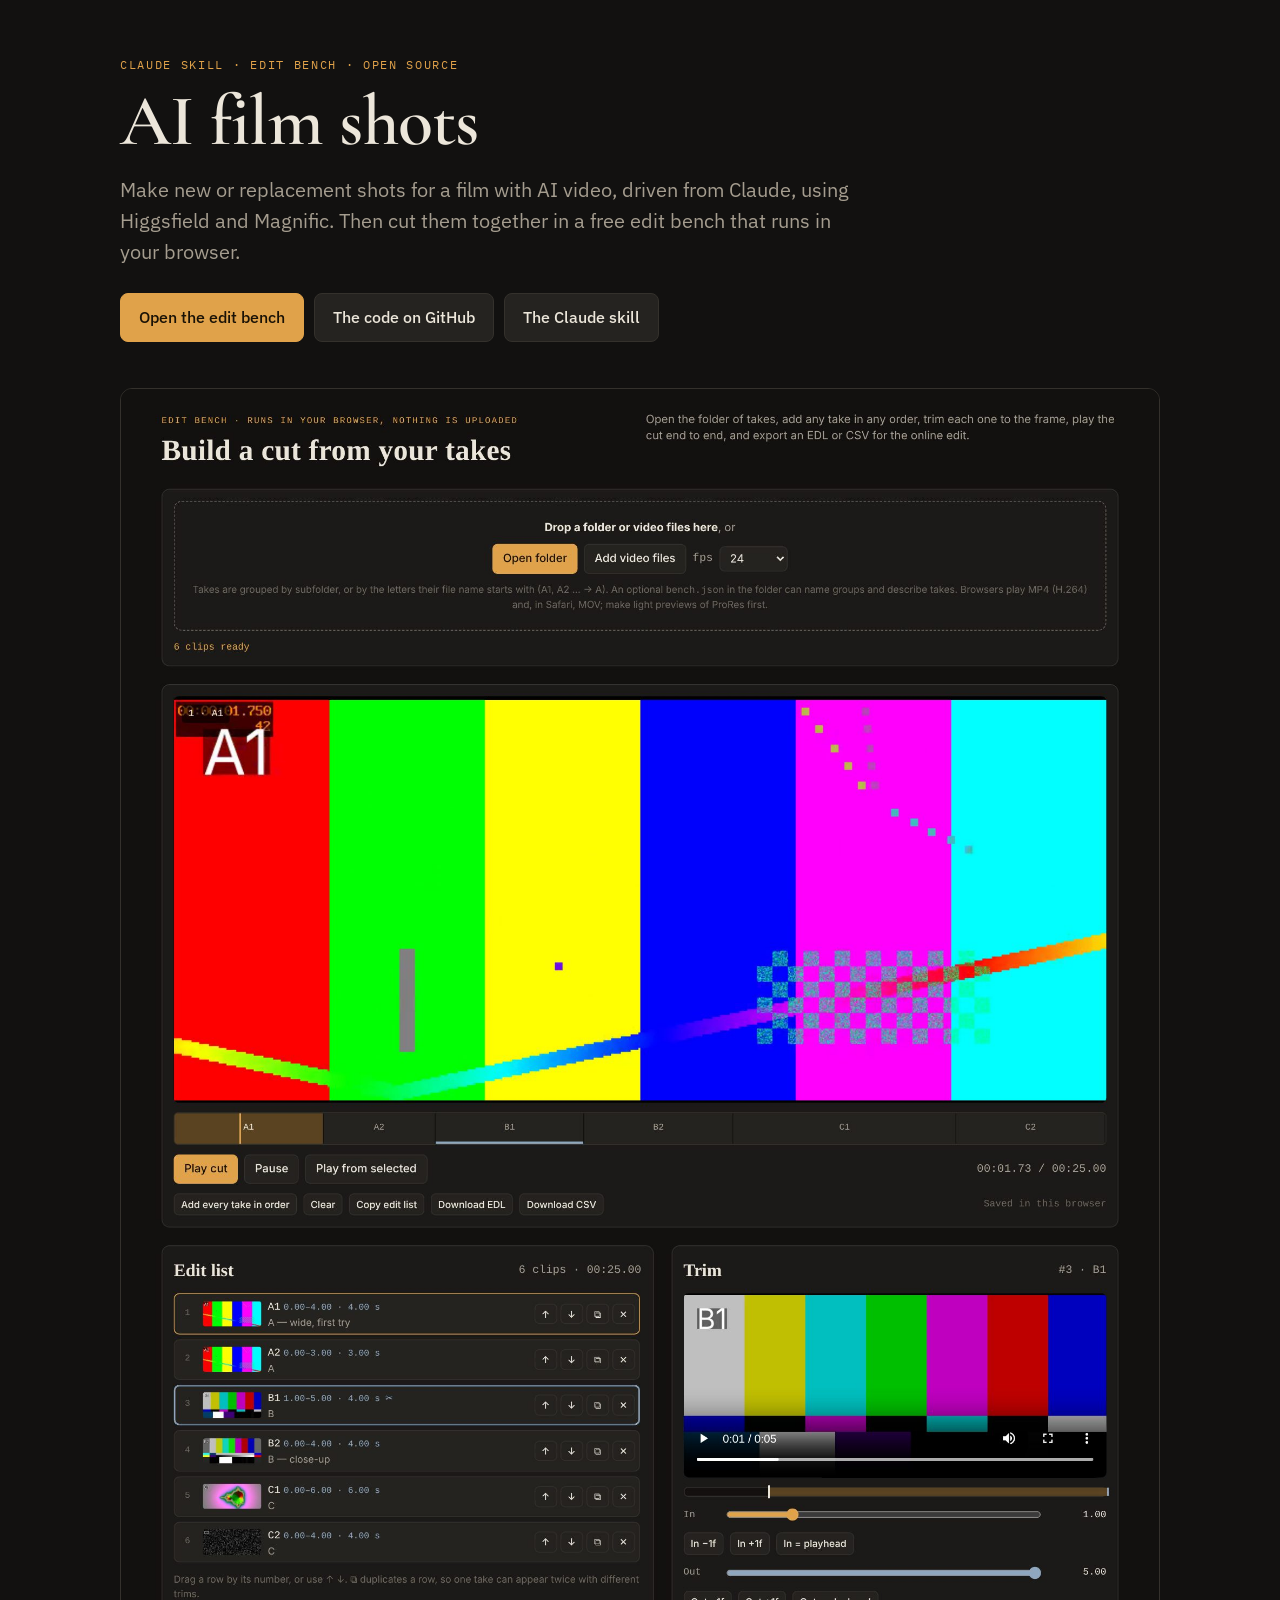
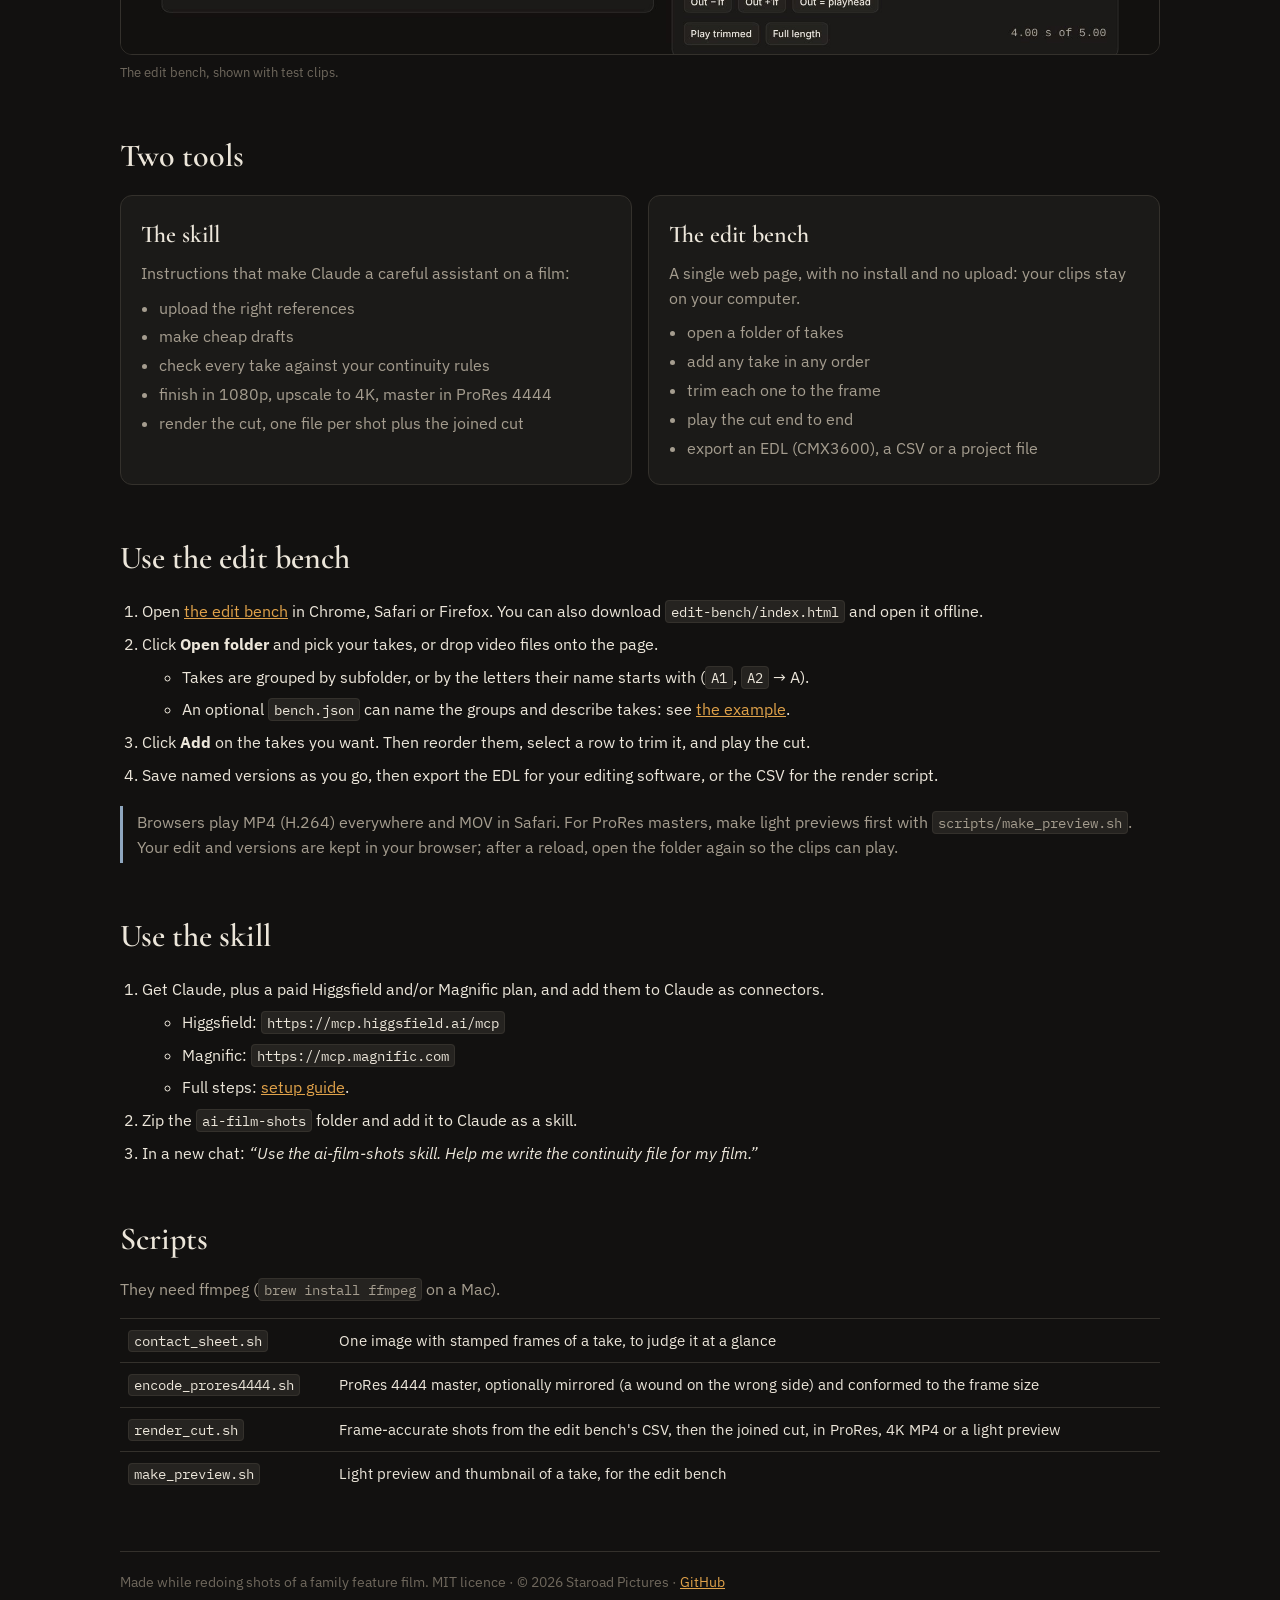
==== index.html @ 664adf40 "GitHub Pages landing page; README links to the site and the edit bench Co-Authored-By: Claude Opus 5" ====
<!doctype html>
<html lang="en">
<head>
<meta charset="utf-8">
<meta name="viewport" content="width=device-width,initial-scale=1">
<title>AI film shots · Claude skill and edit bench</title>
<meta name="description" content="A Claude skill for making and delivering film shots with Higgsfield and Magnific, and a free in-browser edit bench for building cuts from your takes.">
<link rel="preconnect" href="https://fonts.googleapis.com">
<link rel="stylesheet" href="https://fonts.googleapis.com/css2?family=Cormorant+Garamond:wght@500;600&family=IBM+Plex+Sans:wght@400;500;600&family=IBM+Plex+Mono:wght@400;500&display=swap">
<style>
:root{--bg:#121110;--panel:#1b1a18;--raise:#252320;--line:#34312c;--fg:#ece6da;--dim:#a59d8f;--faint:#6f685d;--torch:#e0a24a;--torch-dim:#5a4321;--moon:#8fa7bf;
  --display:"Cormorant Garamond",Georgia,serif;--body:"IBM Plex Sans",system-ui,-apple-system,"Segoe UI",sans-serif;--mono:"IBM Plex Mono",ui-monospace,Menlo,monospace;color-scheme:dark}
*{box-sizing:border-box}
html,body{margin:0;background:var(--bg);color:var(--fg)}
body{font-family:var(--body);font-size:16px;line-height:1.55;padding:0 16px 64px}
a{color:var(--torch)}a:hover{color:#f0b866}
.wrap{max-width:1040px;margin:0 auto}
header{padding:56px 0 28px}
.eyebrow{font-family:var(--mono);font-size:12px;letter-spacing:.14em;text-transform:uppercase;color:var(--torch)}
h1{font-family:var(--display);font-weight:600;font-size:clamp(40px,7vw,72px);line-height:1.02;margin:10px 0 16px;letter-spacing:-.01em}
.lede{font-size:clamp(17px,2.2vw,20px);color:var(--dim);max-width:62ch;margin:0}
.cta{display:flex;flex-wrap:wrap;gap:10px;margin-top:26px}
.btn{display:inline-block;text-decoration:none;font-weight:500;padding:11px 18px;border-radius:8px;border:1px solid var(--line);background:var(--raise);color:var(--fg)}
.btn.primary{background:var(--torch);border-color:var(--torch);color:#1a1206}
.btn:hover{border-color:var(--faint);color:var(--fg)}.btn.primary:hover{color:#1a1206;filter:brightness(1.06)}
.shot{margin:18px 0 8px;border:1px solid var(--line);border-radius:12px;overflow:hidden;background:#000}
.shot img{display:block;width:100%;height:auto}
.cap{font-size:13px;color:var(--faint);margin:0 0 40px}
h2{font-family:var(--display);font-weight:600;font-size:32px;margin:48px 0 14px}
.grid{display:grid;grid-template-columns:repeat(auto-fit,minmax(280px,1fr));gap:16px}
.card{background:var(--panel);border:1px solid var(--line);border-radius:12px;padding:20px}
.card h3{font-family:var(--display);font-weight:600;font-size:24px;margin:0 0 8px}
.card p{margin:0 0 10px;color:var(--dim)}
.card ul{margin:0;padding-left:18px;color:var(--dim)}.card li{margin:4px 0}
ol.steps{padding-left:22px}ol.steps li{margin:8px 0}
code{font-family:var(--mono);font-size:.9em;background:var(--raise);border:1px solid var(--line);border-radius:4px;padding:1px 5px}
table{width:100%;border-collapse:collapse;font-size:15px}
td{border-top:1px solid var(--line);padding:10px 8px;vertical-align:top}td:first-child{white-space:nowrap}
.note{border-left:3px solid var(--moon);padding:4px 0 4px 14px;color:var(--dim);margin:18px 0}
footer{margin-top:56px;padding-top:20px;border-top:1px solid var(--line);color:var(--faint);font-size:14px}
@media (max-width:560px){header{padding-top:36px}td:first-child{white-space:normal}}
</style>
</head>
<body>
<div class="wrap">
  <header>
    <div class="eyebrow">Claude skill · edit bench · open source</div>
    <h1>AI film shots</h1>
    <p class="lede">Make new or replacement shots for a film with AI video, driven from Claude, using Higgsfield and Magnific. Then cut them together in a free edit bench that runs in your browser.</p>
    <div class="cta">
      <a class="btn primary" href="edit-bench/">Open the edit bench</a>
      <a class="btn" href="https://github.com/staroad-pictures/ai-film-shots-skill">The code on GitHub</a>
      <a class="btn" href="https://github.com/staroad-pictures/ai-film-shots-skill/tree/main/ai-film-shots">The Claude skill</a>
    </div>
  </header>

  <div class="shot"><img src="edit-bench/screenshot.jpg" alt="The edit bench: a player, a timeline of the cut, the edit list and the trim panel" width="1920" height="2340" loading="lazy"></div>
  <p class="cap">The edit bench, shown with test clips.</p>

  <h2>Two tools</h2>
  <div class="grid">
    <div class="card">
      <h3>The skill</h3>
      <p>Instructions that make Claude a careful assistant on a film:</p>
      <ul>
        <li>upload the right references</li>
        <li>make cheap drafts</li>
        <li>check every take against your continuity rules</li>
        <li>finish in 1080p, upscale to 4K, master in ProRes 4444</li>
        <li>render the cut, one file per shot plus the joined cut</li>
      </ul>
    </div>
    <div class="card">
      <h3>The edit bench</h3>
      <p>A single web page, with no install and no upload: your clips stay on your computer.</p>
      <ul>
        <li>open a folder of takes</li>
        <li>add any take in any order</li>
        <li>trim each one to the frame</li>
        <li>play the cut end to end</li>
        <li>export an EDL (CMX3600), a CSV or a project file</li>
      </ul>
    </div>
  </div>

  <h2>Use the edit bench</h2>
  <ol class="steps">
    <li>Open <a href="edit-bench/">the edit bench</a> in Chrome, Safari or Firefox. You can also download <code>edit-bench/index.html</code> and open it offline.</li>
    <li>Click <b>Open folder</b> and pick your takes, or drop video files onto the page.
      <ul>
        <li>Takes are grouped by subfolder, or by the letters their name starts with (<code>A1</code>, <code>A2</code> → A).</li>
        <li>An optional <code>bench.json</code> can name the groups and describe takes: see <a href="edit-bench/bench.example.json">the example</a>.</li>
      </ul>
    </li>
    <li>Click <b>Add</b> on the takes you want. Then reorder them, select a row to trim it, and play the cut.</li>
    <li>Save named versions as you go, then export the EDL for your editing software, or the CSV for the render script.</li>
  </ol>
  <p class="note">Browsers play MP4 (H.264) everywhere and MOV in Safari. For ProRes masters, make light previews first with <code>scripts/make_preview.sh</code>. Your edit and versions are kept in your browser; after a reload, open the folder again so the clips can play.</p>

  <h2>Use the skill</h2>
  <ol class="steps">
    <li>Get Claude, plus a paid Higgsfield and/or Magnific plan, and add them to Claude as connectors.
      <ul>
        <li>Higgsfield: <code>https://mcp.higgsfield.ai/mcp</code></li>
        <li>Magnific: <code>https://mcp.magnific.com</code></li>
        <li>Full steps: <a href="https://github.com/staroad-pictures/ai-film-shots-skill/blob/main/ai-film-shots/references/setup.md">setup guide</a>.</li>
      </ul>
    </li>
    <li>Zip the <code>ai-film-shots</code> folder and add it to Claude as a skill.</li>
    <li>In a new chat: <i>“Use the ai-film-shots skill. Help me write the continuity file for my film.”</i></li>
  </ol>

  <h2>Scripts</h2>
  <p style="color:var(--dim);margin-top:0">They need ffmpeg (<code>brew install ffmpeg</code> on a Mac).</p>
  <table>
    <tr><td><code>contact_sheet.sh</code></td><td>One image with stamped frames of a take, to judge it at a glance</td></tr>
    <tr><td><code>encode_prores4444.sh</code></td><td>ProRes 4444 master, optionally mirrored (a wound on the wrong side) and conformed to the frame size</td></tr>
    <tr><td><code>render_cut.sh</code></td><td>Frame-accurate shots from the edit bench's CSV, then the joined cut, in ProRes, 4K MP4 or a light preview</td></tr>
    <tr><td><code>make_preview.sh</code></td><td>Light preview and thumbnail of a take, for the edit bench</td></tr>
  </table>

  <footer>Made while redoing shots of a family feature film. MIT licence · © 2026 Staroad Pictures · <a href="https://github.com/staroad-pictures/ai-film-shots-skill">GitHub</a></footer>
</div>
</body>
</html>
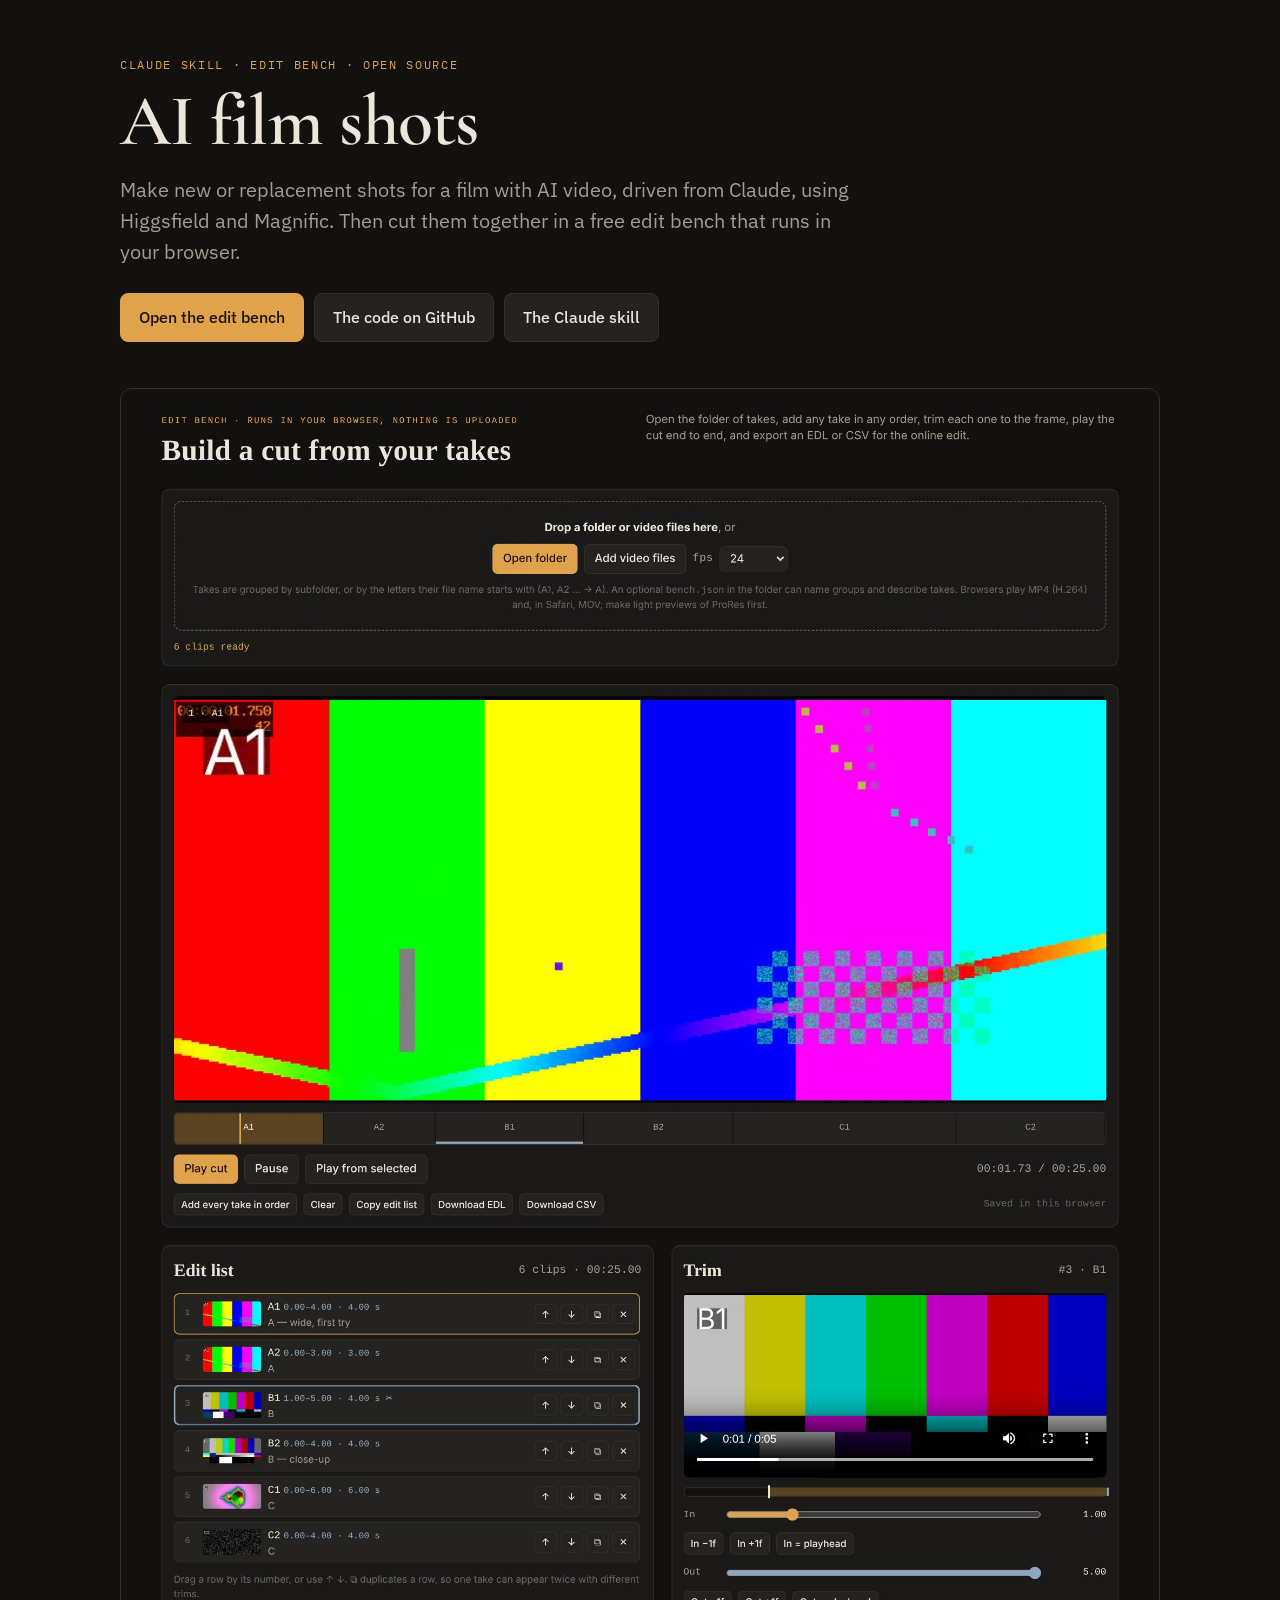
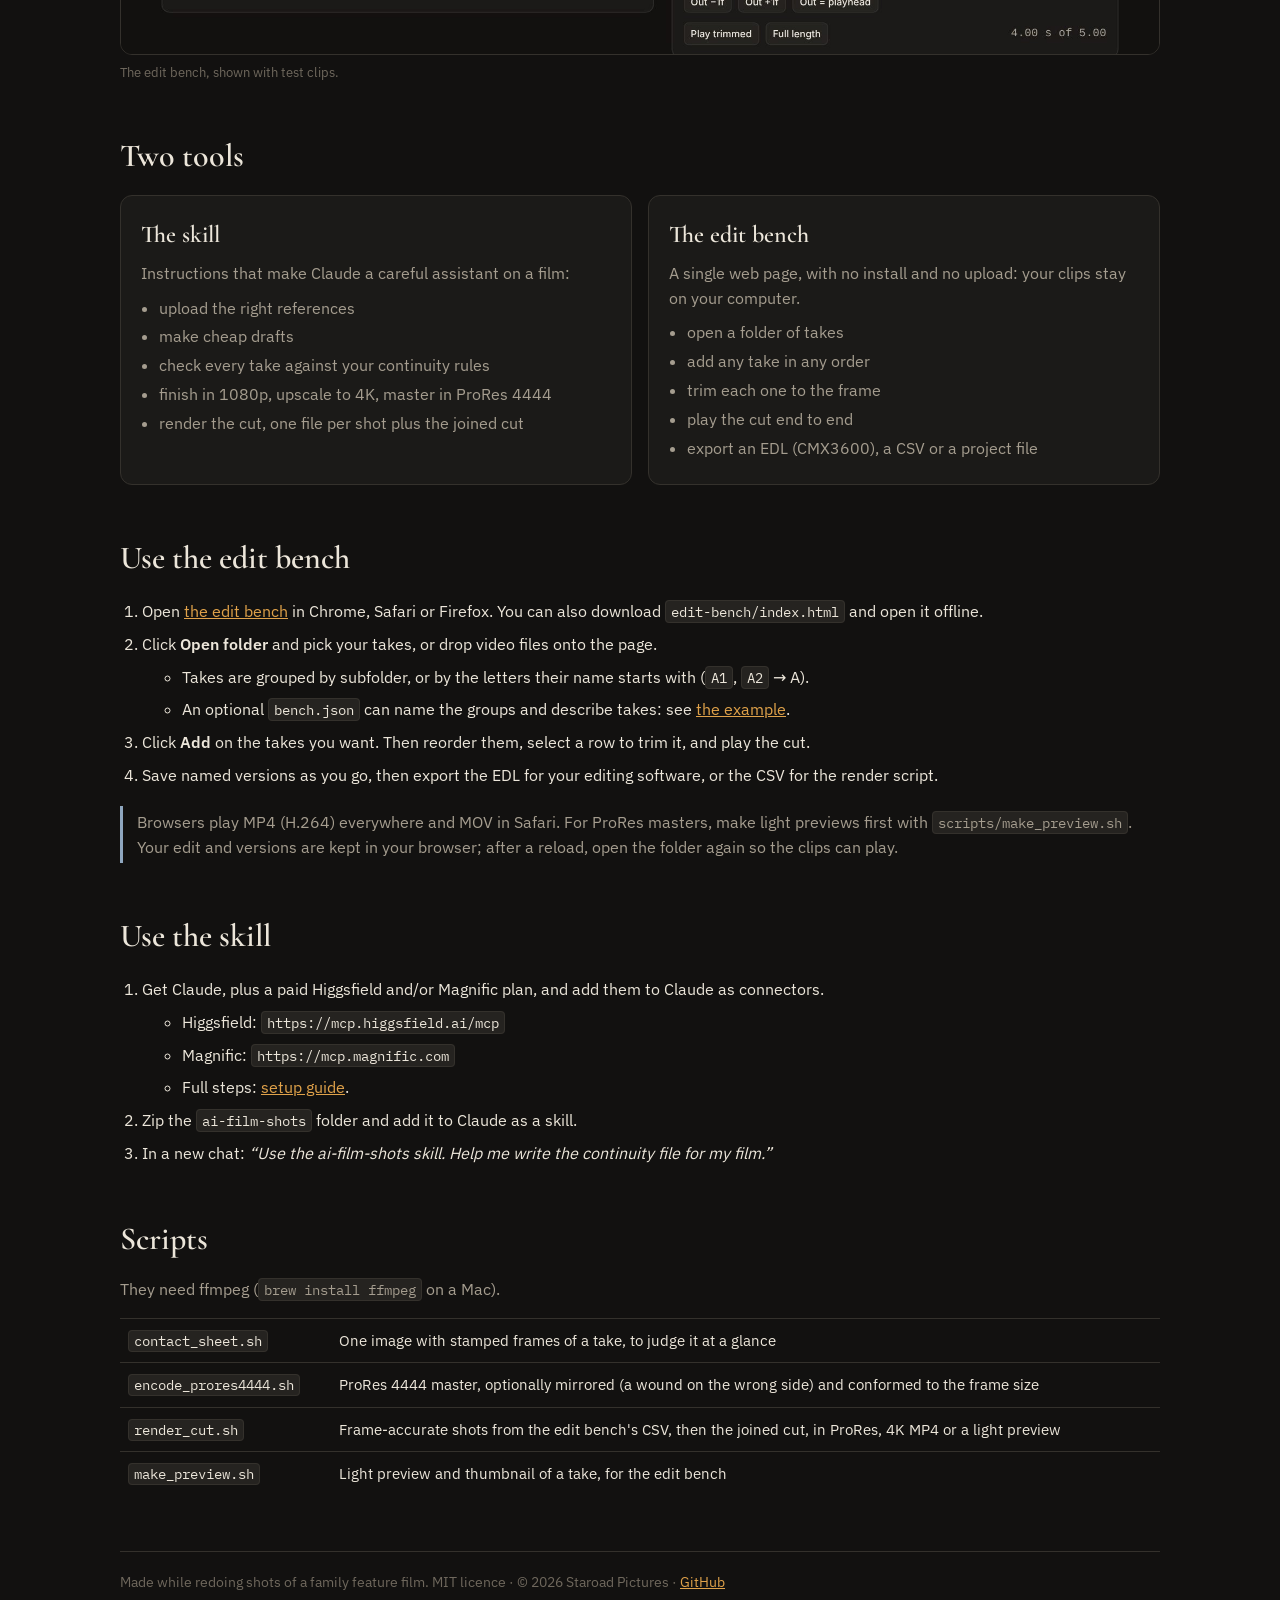
==== commit 9960bd9a: "Self-host the fonts (no Google requests); render_cut.sh: real CSV parsing, safe shot file names Co-A" ====
--- a/index.html
+++ b/index.html
@@ -5,8 +5,7 @@
 <meta name="viewport" content="width=device-width,initial-scale=1">
 <title>AI film shots · Claude skill and edit bench</title>
 <meta name="description" content="A Claude skill for making and delivering film shots with Higgsfield and Magnific, and a free in-browser edit bench for building cuts from your takes.">
-<link rel="preconnect" href="https://fonts.googleapis.com">
-<link rel="stylesheet" href="https://fonts.googleapis.com/css2?family=Cormorant+Garamond:wght@500;600&family=IBM+Plex+Sans:wght@400;500;600&family=IBM+Plex+Mono:wght@400;500&display=swap">
+<link rel="stylesheet" href="fonts/fonts.css">
 <style>
 :root{--bg:#121110;--panel:#1b1a18;--raise:#252320;--line:#34312c;--fg:#ece6da;--dim:#a59d8f;--faint:#6f685d;--torch:#e0a24a;--torch-dim:#5a4321;--moon:#8fa7bf;
   --display:"Cormorant Garamond",Georgia,serif;--body:"IBM Plex Sans",system-ui,-apple-system,"Segoe UI",sans-serif;--mono:"IBM Plex Mono",ui-monospace,Menlo,monospace;color-scheme:dark}
--- a/fonts/fonts.css
+++ b/fonts/fonts.css
@@ -0,0 +1,7 @@
+@font-face{font-family:"Cormorant Garamond";font-style:normal;font-weight:500;font-display:swap;src:url(cormorant-garamond-latin-500-normal.woff2) format("woff2")}
+@font-face{font-family:"Cormorant Garamond";font-style:normal;font-weight:600;font-display:swap;src:url(cormorant-garamond-latin-600-normal.woff2) format("woff2")}
+@font-face{font-family:"IBM Plex Mono";font-style:normal;font-weight:400;font-display:swap;src:url(ibm-plex-mono-latin-400-normal.woff2) format("woff2")}
+@font-face{font-family:"IBM Plex Mono";font-style:normal;font-weight:500;font-display:swap;src:url(ibm-plex-mono-latin-500-normal.woff2) format("woff2")}
+@font-face{font-family:"IBM Plex Sans";font-style:normal;font-weight:400;font-display:swap;src:url(ibm-plex-sans-latin-400-normal.woff2) format("woff2")}
+@font-face{font-family:"IBM Plex Sans";font-style:normal;font-weight:500;font-display:swap;src:url(ibm-plex-sans-latin-500-normal.woff2) format("woff2")}
+@font-face{font-family:"IBM Plex Sans";font-style:normal;font-weight:600;font-display:swap;src:url(ibm-plex-sans-latin-600-normal.woff2) format("woff2")}
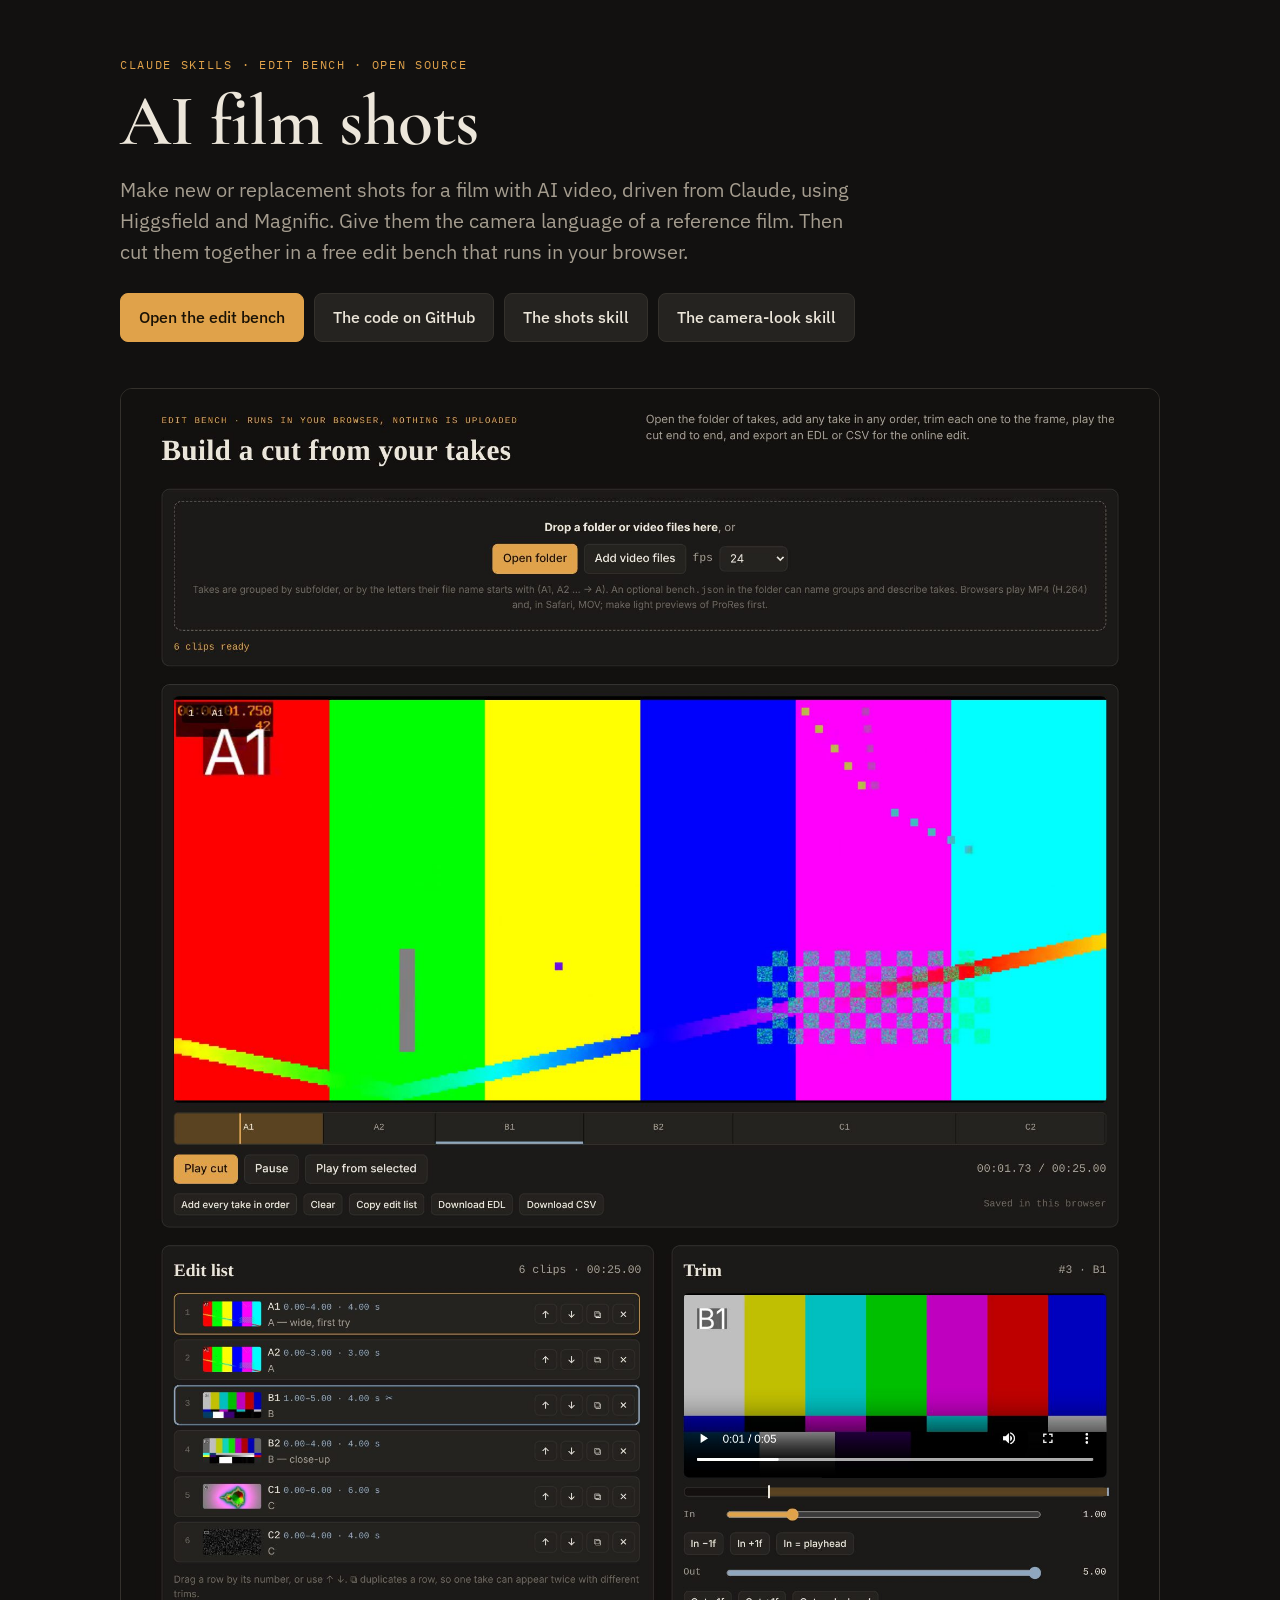
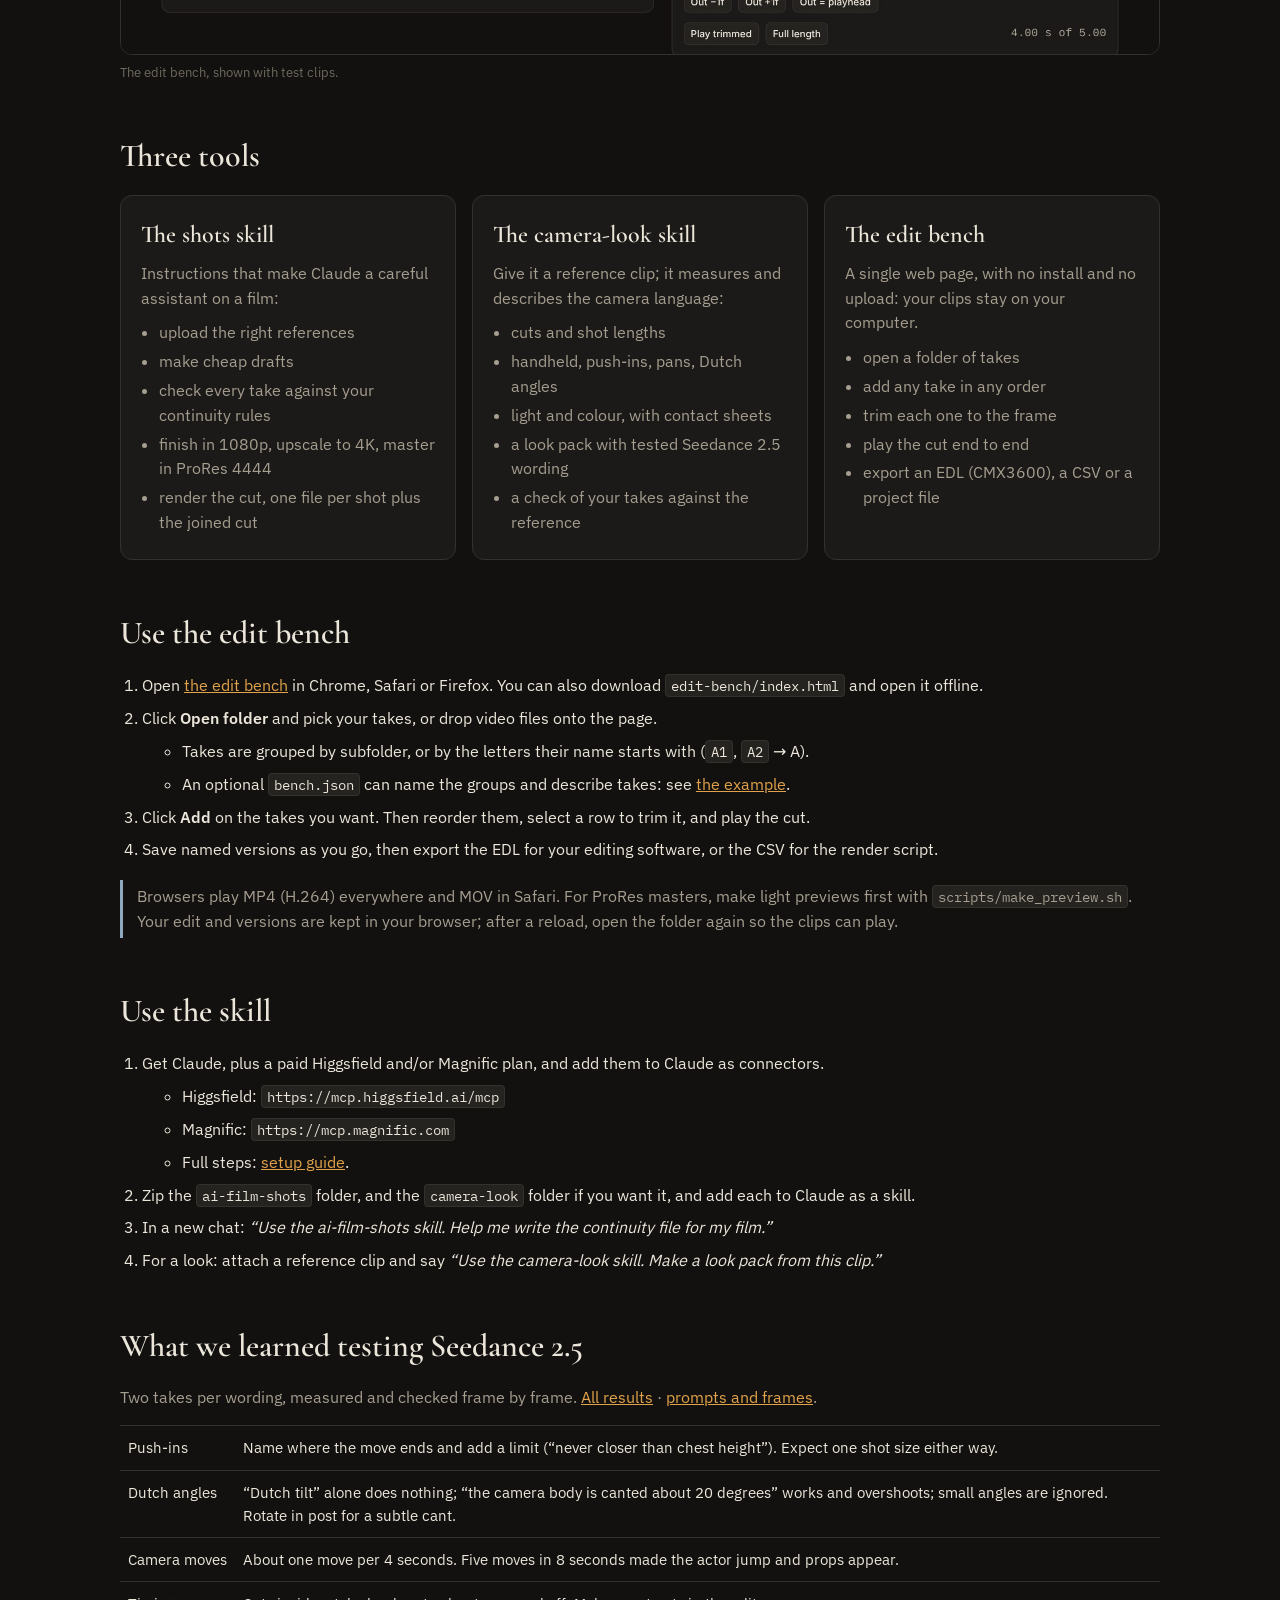
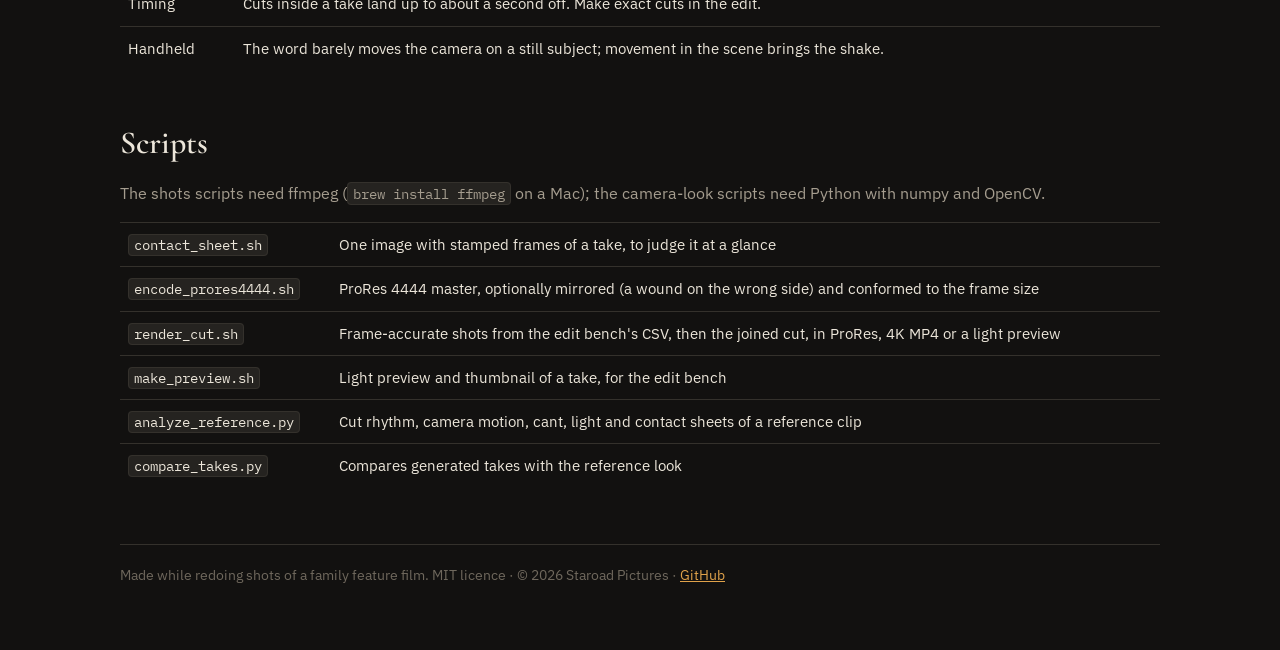
==== commit 77883403: "Add the camera-look skill: reference analysis, look packs, tested Seedance 2.5 camera wording Co-Aut" ====
--- a/index.html
+++ b/index.html
@@ -43,23 +43,24 @@
 <body>
 <div class="wrap">
   <header>
-    <div class="eyebrow">Claude skill · edit bench · open source</div>
+    <div class="eyebrow">Claude skills · edit bench · open source</div>
     <h1>AI film shots</h1>
-    <p class="lede">Make new or replacement shots for a film with AI video, driven from Claude, using Higgsfield and Magnific. Then cut them together in a free edit bench that runs in your browser.</p>
+    <p class="lede">Make new or replacement shots for a film with AI video, driven from Claude, using Higgsfield and Magnific. Give them the camera language of a reference film. Then cut them together in a free edit bench that runs in your browser.</p>
     <div class="cta">
       <a class="btn primary" href="edit-bench/">Open the edit bench</a>
       <a class="btn" href="https://github.com/staroad-pictures/ai-film-shots-skill">The code on GitHub</a>
-      <a class="btn" href="https://github.com/staroad-pictures/ai-film-shots-skill/tree/main/ai-film-shots">The Claude skill</a>
+      <a class="btn" href="https://github.com/staroad-pictures/ai-film-shots-skill/tree/main/ai-film-shots">The shots skill</a>
+      <a class="btn" href="https://github.com/staroad-pictures/ai-film-shots-skill/tree/main/camera-look">The camera-look skill</a>
     </div>
   </header>
 
   <div class="shot"><img src="edit-bench/screenshot.jpg" alt="The edit bench: a player, a timeline of the cut, the edit list and the trim panel" width="1920" height="2340" loading="lazy"></div>
   <p class="cap">The edit bench, shown with test clips.</p>
 
-  <h2>Two tools</h2>
+  <h2>Three tools</h2>
   <div class="grid">
     <div class="card">
-      <h3>The skill</h3>
+      <h3>The shots skill</h3>
       <p>Instructions that make Claude a careful assistant on a film:</p>
       <ul>
         <li>upload the right references</li>
@@ -67,6 +68,17 @@
         <li>check every take against your continuity rules</li>
         <li>finish in 1080p, upscale to 4K, master in ProRes 4444</li>
         <li>render the cut, one file per shot plus the joined cut</li>
+      </ul>
+    </div>
+    <div class="card">
+      <h3>The camera-look skill</h3>
+      <p>Give it a reference clip; it measures and describes the camera language:</p>
+      <ul>
+        <li>cuts and shot lengths</li>
+        <li>handheld, push-ins, pans, Dutch angles</li>
+        <li>light and colour, with contact sheets</li>
+        <li>a look pack with tested Seedance 2.5 wording</li>
+        <li>a check of your takes against the reference</li>
       </ul>
     </div>
     <div class="card">
@@ -105,17 +117,30 @@
         <li>Full steps: <a href="https://github.com/staroad-pictures/ai-film-shots-skill/blob/main/ai-film-shots/references/setup.md">setup guide</a>.</li>
       </ul>
     </li>
-    <li>Zip the <code>ai-film-shots</code> folder and add it to Claude as a skill.</li>
+    <li>Zip the <code>ai-film-shots</code> folder, and the <code>camera-look</code> folder if you want it, and add each to Claude as a skill.</li>
     <li>In a new chat: <i>“Use the ai-film-shots skill. Help me write the continuity file for my film.”</i></li>
+    <li>For a look: attach a reference clip and say <i>“Use the camera-look skill. Make a look pack from this clip.”</i></li>
   </ol>
 
+  <h2>What we learned testing Seedance 2.5</h2>
+  <p style="color:var(--dim);margin-top:0">Two takes per wording, measured and checked frame by frame. <a href="https://github.com/staroad-pictures/ai-film-shots-skill/blob/main/camera-look/references/seedance_camera_notes.md">All results</a> · <a href="https://github.com/staroad-pictures/ai-film-shots-skill/tree/main/tests/camera-look-2026-10-29">prompts and frames</a>.</p>
+  <table>
+    <tr><td>Push-ins</td><td>Name where the move ends and add a limit (“never closer than chest height”). Expect one shot size either way.</td></tr>
+    <tr><td>Dutch angles</td><td>“Dutch tilt” alone does nothing; “the camera body is canted about 20 degrees” works and overshoots; small angles are ignored. Rotate in post for a subtle cant.</td></tr>
+    <tr><td>Camera moves</td><td>About one move per 4 seconds. Five moves in 8 seconds made the actor jump and props appear.</td></tr>
+    <tr><td>Timing</td><td>Cuts inside a take land up to about a second off. Make exact cuts in the edit.</td></tr>
+    <tr><td>Handheld</td><td>The word barely moves the camera on a still subject; movement in the scene brings the shake.</td></tr>
+  </table>
+
   <h2>Scripts</h2>
-  <p style="color:var(--dim);margin-top:0">They need ffmpeg (<code>brew install ffmpeg</code> on a Mac).</p>
+  <p style="color:var(--dim);margin-top:0">The shots scripts need ffmpeg (<code>brew install ffmpeg</code> on a Mac); the camera-look scripts need Python with numpy and OpenCV.</p>
   <table>
     <tr><td><code>contact_sheet.sh</code></td><td>One image with stamped frames of a take, to judge it at a glance</td></tr>
     <tr><td><code>encode_prores4444.sh</code></td><td>ProRes 4444 master, optionally mirrored (a wound on the wrong side) and conformed to the frame size</td></tr>
     <tr><td><code>render_cut.sh</code></td><td>Frame-accurate shots from the edit bench's CSV, then the joined cut, in ProRes, 4K MP4 or a light preview</td></tr>
     <tr><td><code>make_preview.sh</code></td><td>Light preview and thumbnail of a take, for the edit bench</td></tr>
+    <tr><td><code>analyze_reference.py</code></td><td>Cut rhythm, camera motion, cant, light and contact sheets of a reference clip</td></tr>
+    <tr><td><code>compare_takes.py</code></td><td>Compares generated takes with the reference look</td></tr>
   </table>
 
   <footer>Made while redoing shots of a family feature film. MIT licence · © 2026 Staroad Pictures · <a href="https://github.com/staroad-pictures/ai-film-shots-skill">GitHub</a></footer>
